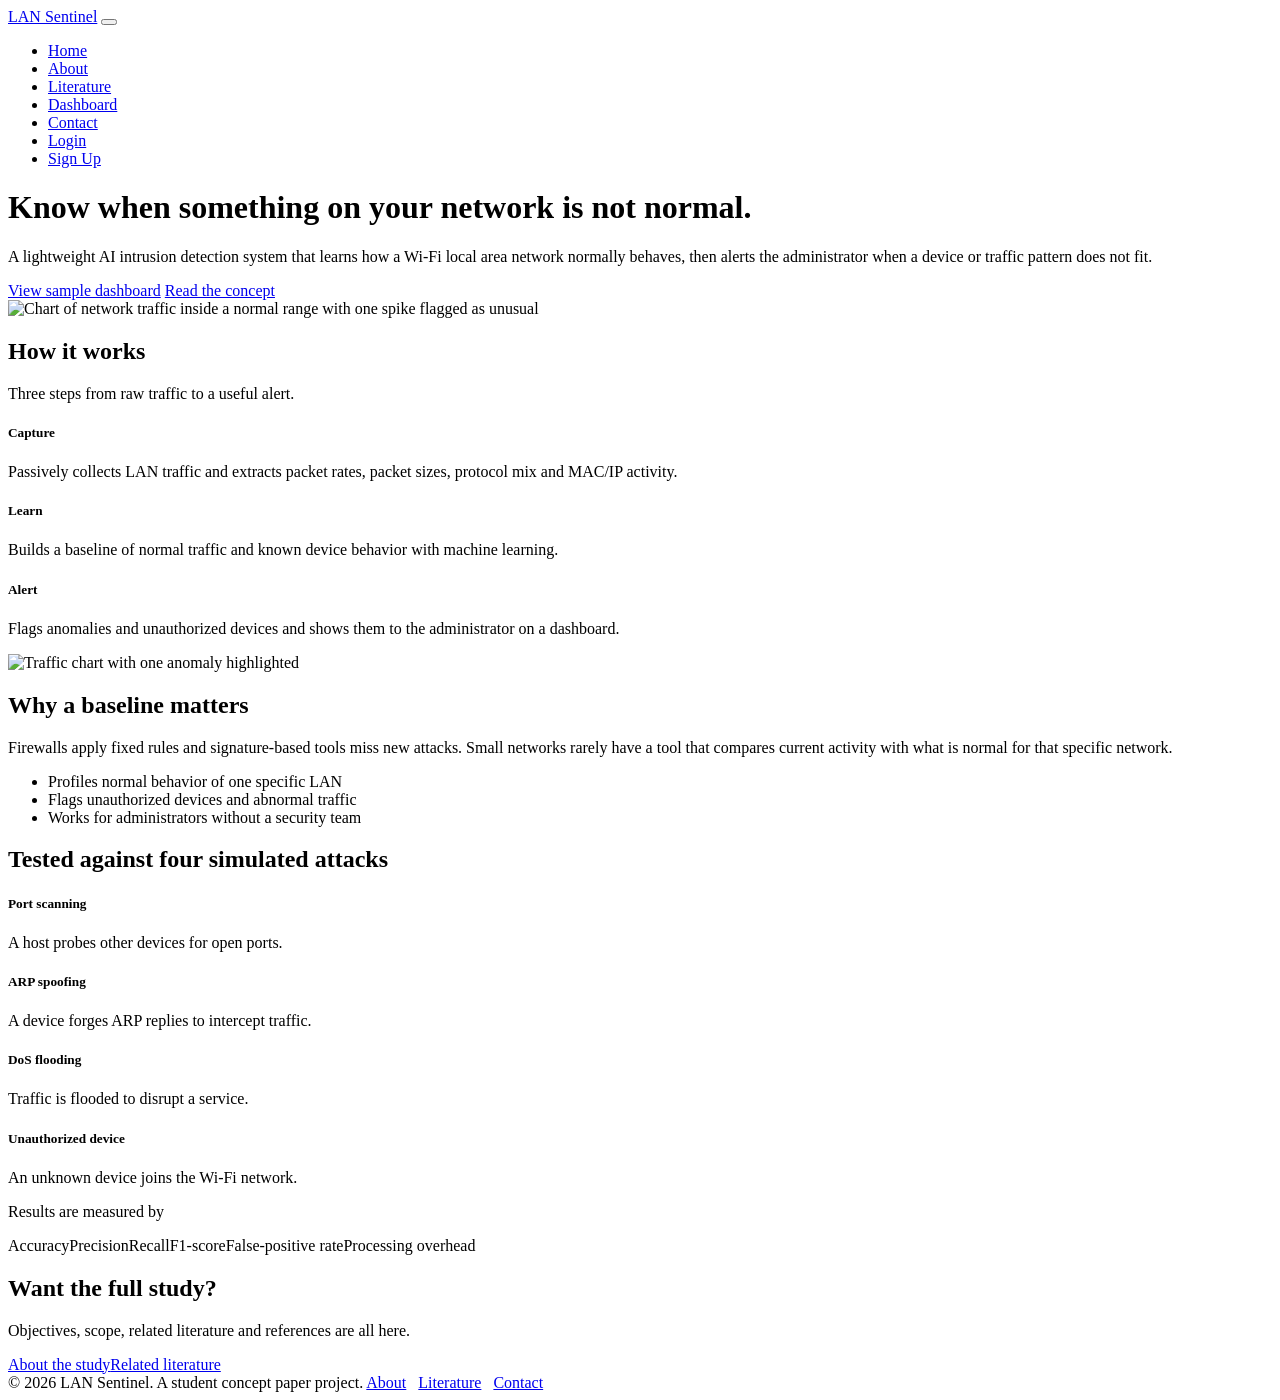
==== index.html @ 871ffe40 "initial" ====
<!DOCTYPE html>
<html lang="en">
<head>
  <meta charset="UTF-8">
  <meta name="viewport" content="width=device-width, initial-scale=1">
  <title>LAN Sentinel | Home</title>
  <link rel="icon" type="image/svg+xml" href="assets/images/favicon.svg">
  <link href="assets/css/bootstrap.min.css" rel="stylesheet">
  <link href="assets/css/bootstrap-icons.min.css" rel="stylesheet">
  <link href="assets/css/style.css" rel="stylesheet">
  <link href="assets/css/project.css" rel="stylesheet">
</head>
<body>
  <nav class="navbar navbar-expand-lg bg-white shadow-sm sticky-top">
    <div class="container">
      <a class="navbar-brand fw-bold" href="index.html"><i class="bi bi-shield-check text-brand"></i> LAN Sentinel</a>
      <button class="navbar-toggler" type="button" data-bs-toggle="collapse" data-bs-target="#mainNav" aria-controls="mainNav" aria-expanded="false" aria-label="Toggle navigation"><span class="navbar-toggler-icon"></span></button>
      <div class="collapse navbar-collapse" id="mainNav">
        <ul class="navbar-nav ms-auto align-items-lg-center gap-lg-2"><li class="nav-item"><a class="nav-link active" href="index.html">Home</a></li><li class="nav-item"><a class="nav-link" href="pages/about.html">About</a></li><li class="nav-item"><a class="nav-link" href="pages/literature.html">Literature</a></li><li class="nav-item"><a class="nav-link" href="pages/dashboard.html">Dashboard</a></li><li class="nav-item"><a class="nav-link" href="pages/contact.html">Contact</a></li>
          <li class="nav-item"><a class="btn btn-outline-secondary btn-sm" href="pages/login.html">Login</a></li>
          <li class="nav-item"><a class="btn btn-brand btn-sm" href="pages/signup.html">Sign Up</a></li>
        </ul>
      </div>
    </div>
  </nav>

  <header class="hero"><div class="container"><div class="row align-items-center g-5">
    <div class="col-lg-7 text-center text-lg-start">
      <h1 class="display-4 fw-bold">Know when something on your network is not normal.</h1>
      <p class="lead my-4">A lightweight AI intrusion detection system that learns how a Wi-Fi local area network normally behaves, then alerts the administrator when a device or traffic pattern does not fit.</p>
      <a href="pages/dashboard.html" class="btn btn-brand btn-lg me-2">View sample dashboard</a>
      <a href="pages/about.html" class="btn btn-outline-light btn-lg">Read the concept</a>
    </div>
    <div class="col-lg-5"><img src="assets/images/traffic-anomaly-dark.svg" class="img-fluid" alt="Chart of network traffic inside a normal range with one spike flagged as unusual"></div>
  </div></div></header>

  <section id="features" class="py-5"><div class="container py-4">
    <div class="text-center mb-5"><h2 class="fw-bold">How it works</h2><p class="text-muted">Three steps from raw traffic to a useful alert.</p></div>
    <div class="row g-4">
      <div class="col-md-4"><div class="card h-100 border-0 shadow-sm card-hover text-center p-4"><span class="feature-icon mx-auto mb-3"><i class="bi bi-hdd-network"></i></span><h5>Capture</h5><p class="text-muted mb-0">Passively collects LAN traffic and extracts packet rates, packet sizes, protocol mix and MAC/IP activity.</p></div></div>
      <div class="col-md-4"><div class="card h-100 border-0 shadow-sm card-hover text-center p-4"><span class="feature-icon mx-auto mb-3"><i class="bi bi-cpu"></i></span><h5>Learn</h5><p class="text-muted mb-0">Builds a baseline of normal traffic and known device behavior with machine learning.</p></div></div>
      <div class="col-md-4"><div class="card h-100 border-0 shadow-sm card-hover text-center p-4"><span class="feature-icon mx-auto mb-3"><i class="bi bi-bell"></i></span><h5>Alert</h5><p class="text-muted mb-0">Flags anomalies and unauthorized devices and shows them to the administrator on a dashboard.</p></div></div>
    </div></div></section>

  <section class="py-5 bg-white"><div class="container py-4"><div class="row align-items-center g-5">
    <div class="col-lg-6"><img src="assets/images/traffic-anomaly.svg" class="img-fluid" alt="Traffic chart with one anomaly highlighted"></div>
    <div class="col-lg-6">
      <h2 class="fw-bold">Why a baseline matters</h2>
      <p class="text-muted">Firewalls apply fixed rules and signature-based tools miss new attacks. Small networks rarely have a tool that compares current activity with what is normal for that specific network.</p>
      <ul class="list-unstyled">
        <li class="mb-2"><i class="bi bi-check-circle-fill text-brand me-2"></i>Profiles normal behavior of one specific LAN</li>
        <li class="mb-2"><i class="bi bi-check-circle-fill text-brand me-2"></i>Flags unauthorized devices and abnormal traffic</li>
        <li class="mb-2"><i class="bi bi-check-circle-fill text-brand me-2"></i>Works for administrators without a security team</li>
      </ul>
    </div></div></div></section>

  <section id="attacks" class="py-5"><div class="container py-4">
    <div class="text-center mb-5"><h2 class="fw-bold">Tested against four simulated attacks</h2></div>
    <div class="row g-4"><div class="col-md-6 col-lg-3"><div class="card h-100 border-0 shadow-sm card-hover p-4"><span class="feature-icon mb-3"><i class="bi bi-search"></i></span><h5>Port scanning</h5><p class="text-muted mb-0">A host probes other devices for open ports.</p></div></div><div class="col-md-6 col-lg-3"><div class="card h-100 border-0 shadow-sm card-hover p-4"><span class="feature-icon mb-3"><i class="bi bi-arrow-left-right"></i></span><h5>ARP spoofing</h5><p class="text-muted mb-0">A device forges ARP replies to intercept traffic.</p></div></div><div class="col-md-6 col-lg-3"><div class="card h-100 border-0 shadow-sm card-hover p-4"><span class="feature-icon mb-3"><i class="bi bi-lightning-charge"></i></span><h5>DoS flooding</h5><p class="text-muted mb-0">Traffic is flooded to disrupt a service.</p></div></div><div class="col-md-6 col-lg-3"><div class="card h-100 border-0 shadow-sm card-hover p-4"><span class="feature-icon mb-3"><i class="bi bi-phone"></i></span><h5>Unauthorized device</h5><p class="text-muted mb-0">An unknown device joins the Wi-Fi network.</p></div></div></div>
    <div class="text-center mt-5"><p class="text-muted mb-2">Results are measured by</p><span class="badge text-bg-light border me-1 mb-1 fs-6 fw-normal">Accuracy</span><span class="badge text-bg-light border me-1 mb-1 fs-6 fw-normal">Precision</span><span class="badge text-bg-light border me-1 mb-1 fs-6 fw-normal">Recall</span><span class="badge text-bg-light border me-1 mb-1 fs-6 fw-normal">F1-score</span><span class="badge text-bg-light border me-1 mb-1 fs-6 fw-normal">False-positive rate</span><span class="badge text-bg-light border me-1 mb-1 fs-6 fw-normal">Processing overhead</span></div>
  </div></section>

  <section class="py-5 bg-white text-center"><div class="container py-3">
    <h2 class="fw-bold">Want the full study?</h2>
    <p class="text-muted">Objectives, scope, related literature and references are all here.</p>
    <a href="pages/about.html" class="btn btn-brand me-2">About the study</a><a href="pages/literature.html" class="btn btn-outline-secondary">Related literature</a>
  </div></section>

  <footer class="bg-dark text-light py-4 mt-5">
    <div class="container d-flex flex-column flex-md-row justify-content-between align-items-center gap-2">
      <span>&copy; 2026 LAN Sentinel. A student concept paper project.</span>
      <span class="small"><a class="text-light" href="pages/about.html">About</a> &nbsp; <a class="text-light" href="pages/literature.html">Literature</a> &nbsp; <a class="text-light" href="pages/contact.html">Contact</a></span>
    </div>
  </footer>
  <script src="assets/js/bootstrap.bundle.min.js"></script>
</body>
</html>
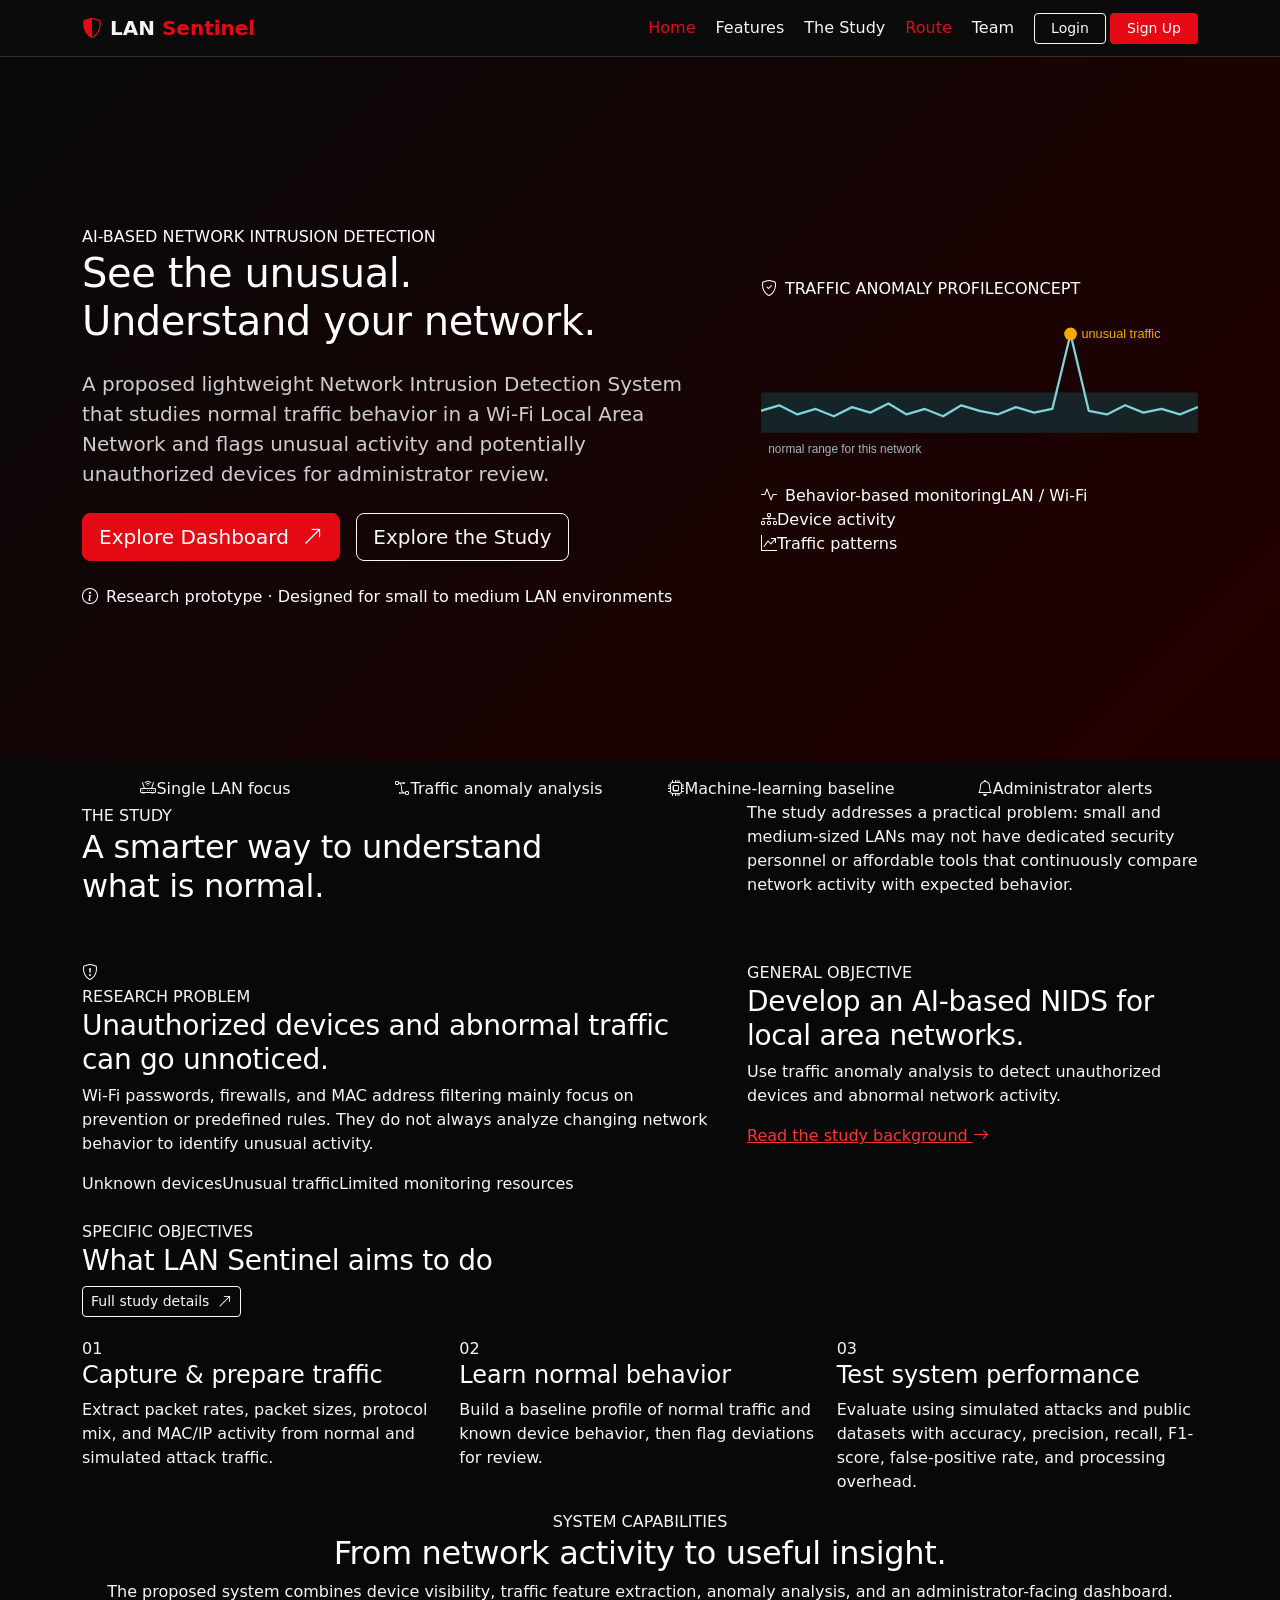
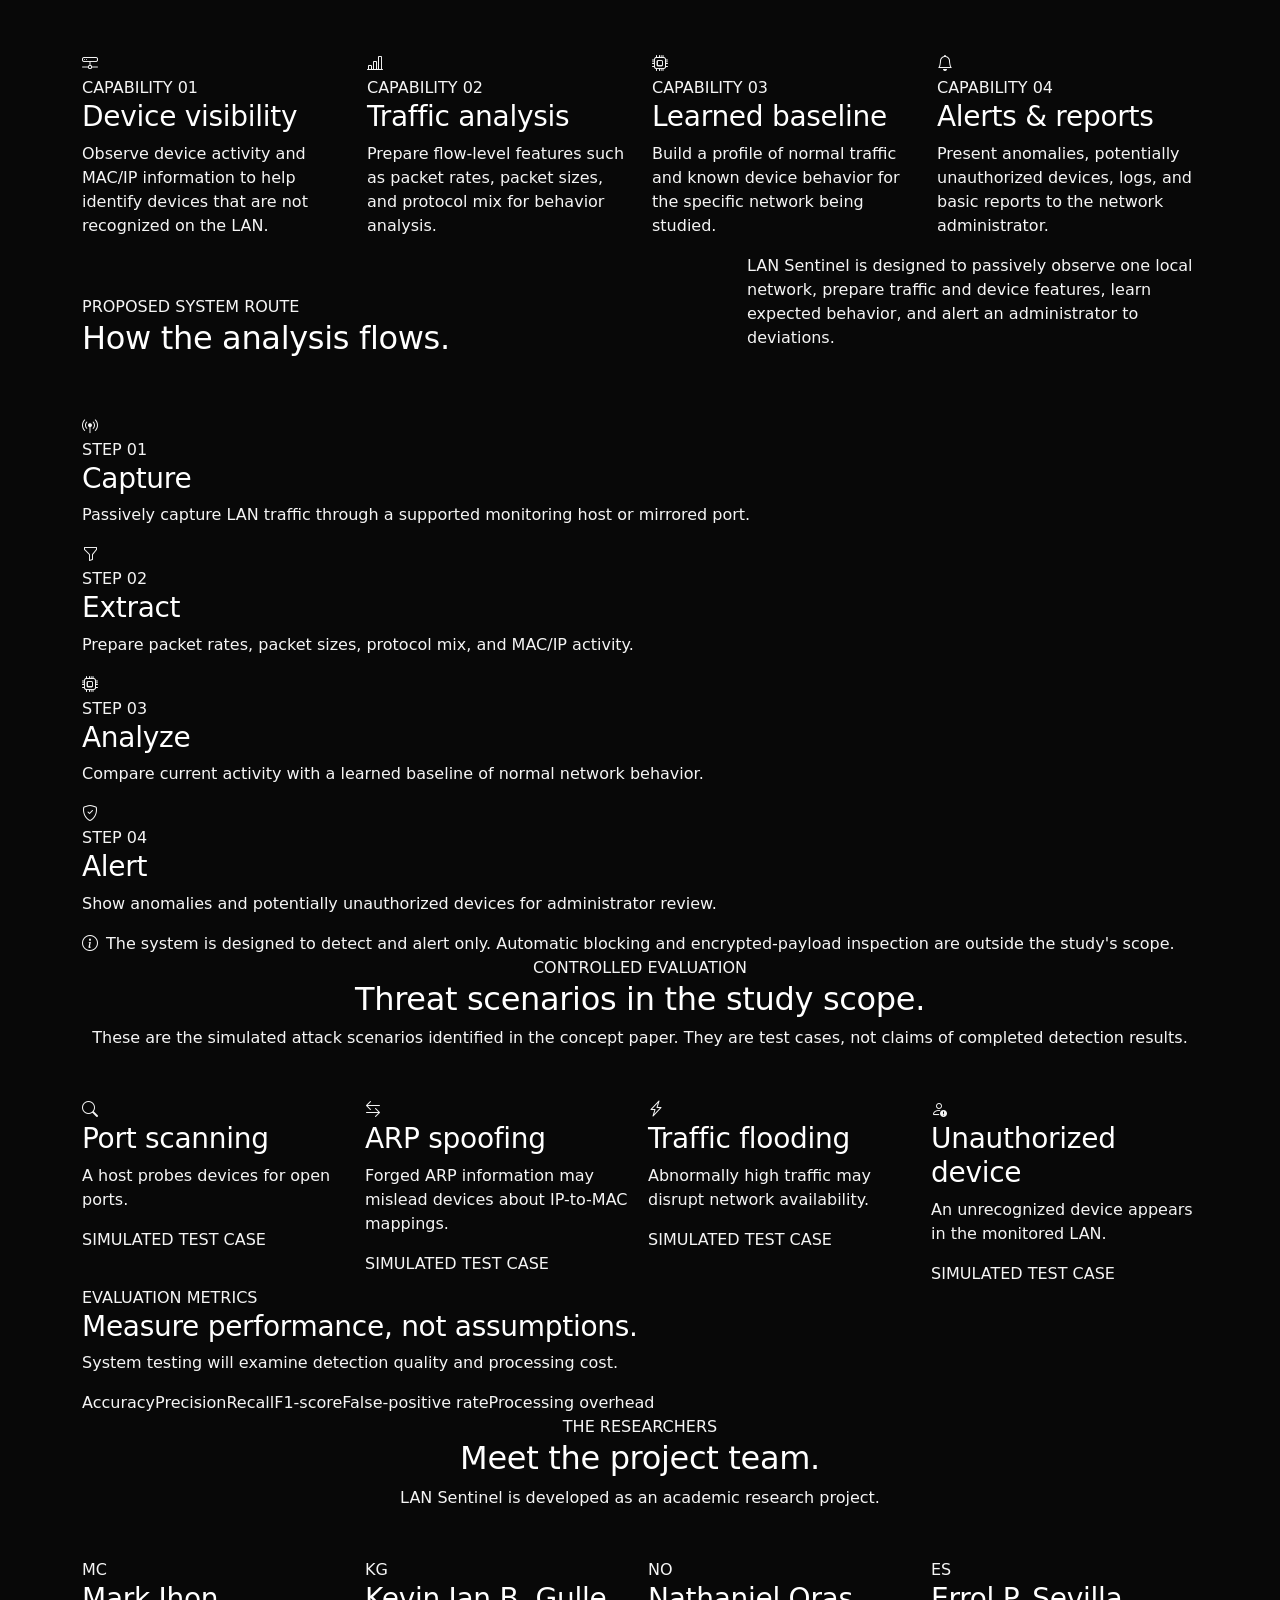
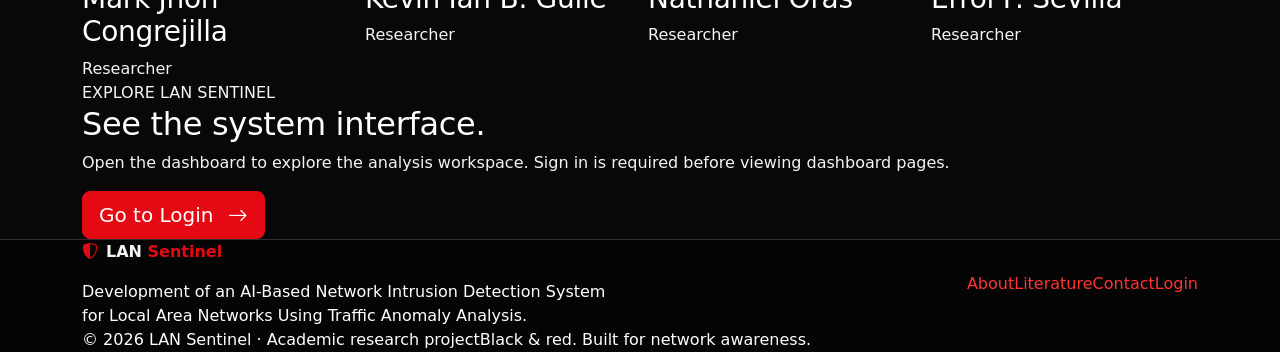
==== commit 5333f139: "Add files via upload" ====
--- a/index.html
+++ b/index.html
@@ -3,75 +3,159 @@
 <head>
   <meta charset="UTF-8">
   <meta name="viewport" content="width=device-width, initial-scale=1">
-  <title>LAN Sentinel | Home</title>
+  <meta name="theme-color" content="#080808">
+  <meta name="description" content="LAN Sentinel is a proposed AI-based network intrusion detection system for small and medium local area networks using traffic anomaly analysis.">
+  <title>LAN Sentinel | Network Intelligence</title>
   <link rel="icon" type="image/svg+xml" href="assets/images/favicon.svg">
   <link href="assets/css/bootstrap.min.css" rel="stylesheet">
   <link href="assets/css/bootstrap-icons.min.css" rel="stylesheet">
   <link href="assets/css/style.css" rel="stylesheet">
   <link href="assets/css/project.css" rel="stylesheet">
 </head>
-<body>
-  <nav class="navbar navbar-expand-lg bg-white shadow-sm sticky-top">
+<body class="ls-home">
+  <nav class="navbar navbar-expand-lg sticky-top">
     <div class="container">
-      <a class="navbar-brand fw-bold" href="index.html"><i class="bi bi-shield-check text-brand"></i> LAN Sentinel</a>
-      <button class="navbar-toggler" type="button" data-bs-toggle="collapse" data-bs-target="#mainNav" aria-controls="mainNav" aria-expanded="false" aria-label="Toggle navigation"><span class="navbar-toggler-icon"></span></button>
+      <a class="navbar-brand fw-bold text-white" href="index.html"><i class="bi bi-shield-shaded text-brand me-2"></i>LAN <span class="text-brand">Sentinel</span></a>
+      <button class="navbar-toggler border-secondary" type="button" data-bs-toggle="collapse" data-bs-target="#mainNav" aria-controls="mainNav" aria-expanded="false" aria-label="Toggle navigation"><span class="navbar-toggler-icon"></span></button>
       <div class="collapse navbar-collapse" id="mainNav">
-        <ul class="navbar-nav ms-auto align-items-lg-center gap-lg-2"><li class="nav-item"><a class="nav-link active" href="index.html">Home</a></li><li class="nav-item"><a class="nav-link" href="pages/about.html">About</a></li><li class="nav-item"><a class="nav-link" href="pages/literature.html">Literature</a></li><li class="nav-item"><a class="nav-link" href="pages/dashboard.html">Dashboard</a></li><li class="nav-item"><a class="nav-link" href="pages/contact.html">Contact</a></li>
-          <li class="nav-item"><a class="btn btn-outline-secondary btn-sm" href="pages/login.html">Login</a></li>
-          <li class="nav-item"><a class="btn btn-brand btn-sm" href="pages/signup.html">Sign Up</a></li>
+        <ul class="navbar-nav ms-auto align-items-lg-center gap-lg-1">
+          <li class="nav-item"><a class="nav-link active" href="index.html">Home</a></li>
+          <li class="nav-item"><a class="nav-link" href="#features">Features</a></li>
+          <li class="nav-item"><a class="nav-link" href="#study">The Study</a></li>
+          <li class="nav-item"><a class="nav-link" href="#route">Route</a></li>
+          <li class="nav-item"><a class="nav-link" href="#team">Team</a></li>
+          <li class="nav-item ms-lg-2"><a class="btn btn-outline-light btn-sm px-3" href="pages/login.html">Login</a></li>
+          <li class="nav-item"><a class="btn btn-brand btn-sm px-3" href="pages/signup.html">Sign Up</a></li>
         </ul>
       </div>
     </div>
   </nav>
 
-  <header class="hero"><div class="container"><div class="row align-items-center g-5">
-    <div class="col-lg-7 text-center text-lg-start">
-      <h1 class="display-4 fw-bold">Know when something on your network is not normal.</h1>
-      <p class="lead my-4">A lightweight AI intrusion detection system that learns how a Wi-Fi local area network normally behaves, then alerts the administrator when a device or traffic pattern does not fit.</p>
-      <a href="pages/dashboard.html" class="btn btn-brand btn-lg me-2">View sample dashboard</a>
-      <a href="pages/about.html" class="btn btn-outline-light btn-lg">Read the concept</a>
-    </div>
-    <div class="col-lg-5"><img src="assets/images/traffic-anomaly-dark.svg" class="img-fluid" alt="Chart of network traffic inside a normal range with one spike flagged as unusual"></div>
-  </div></div></header>
+  <main>
+    <header class="hero hero-home ls-hero">
+      <div class="ls-hero-grid"></div>
+      <div class="container position-relative">
+        <div class="row align-items-center g-5">
+          <div class="col-lg-7 text-center text-lg-start">
+            <div class="ls-eyebrow"><span class="ls-pulse"></span> AI-BASED NETWORK INTRUSION DETECTION</div>
+            <h1>See the unusual.<br><span class="ls-gradient-text">Understand your network.</span></h1>
+            <p class="lead my-4">A proposed lightweight Network Intrusion Detection System that studies normal traffic behavior in a Wi-Fi Local Area Network and flags unusual activity and potentially unauthorized devices for administrator review.</p>
+            <div class="d-flex flex-wrap gap-3 justify-content-center justify-content-lg-start">
+              <a href="pages/login.html?next=dashboard" class="btn btn-brand btn-lg">Explore Dashboard <i class="bi bi-arrow-up-right ms-2"></i></a>
+              <a href="#study" class="btn btn-outline-light btn-lg">Explore the Study</a>
+            </div>
+            <div class="ls-hero-note mt-4"><i class="bi bi-info-circle me-2"></i>Research prototype · Designed for small to medium LAN environments</div>
+          </div>
+          <div class="col-lg-5">
+            <div class="ls-visual-shell">
+              <div class="ls-visual-top"><span><i class="bi bi-shield-check me-2"></i>TRAFFIC ANOMALY PROFILE</span><span class="ls-live-dot">CONCEPT</span></div>
+              <img src="assets/images/traffic-anomaly-dark.svg" class="img-fluid" alt="Illustration of a normal network traffic baseline with an unusual traffic spike highlighted">
+              <div class="ls-visual-foot"><span><i class="bi bi-activity me-2"></i>Behavior-based monitoring</span><span>LAN / Wi-Fi</span></div>
+            </div>
+            <div class="ls-float-chip chip-one"><i class="bi bi-diagram-3"></i><span>Device activity</span></div>
+            <div class="ls-float-chip chip-two"><i class="bi bi-graph-up-arrow"></i><span>Traffic patterns</span></div>
+          </div>
+        </div>
+      </div>
+    </header>
 
-  <section id="features" class="py-5"><div class="container py-4">
-    <div class="text-center mb-5"><h2 class="fw-bold">How it works</h2><p class="text-muted">Three steps from raw traffic to a useful alert.</p></div>
-    <div class="row g-4">
-      <div class="col-md-4"><div class="card h-100 border-0 shadow-sm card-hover text-center p-4"><span class="feature-icon mx-auto mb-3"><i class="bi bi-hdd-network"></i></span><h5>Capture</h5><p class="text-muted mb-0">Passively collects LAN traffic and extracts packet rates, packet sizes, protocol mix and MAC/IP activity.</p></div></div>
-      <div class="col-md-4"><div class="card h-100 border-0 shadow-sm card-hover text-center p-4"><span class="feature-icon mx-auto mb-3"><i class="bi bi-cpu"></i></span><h5>Learn</h5><p class="text-muted mb-0">Builds a baseline of normal traffic and known device behavior with machine learning.</p></div></div>
-      <div class="col-md-4"><div class="card h-100 border-0 shadow-sm card-hover text-center p-4"><span class="feature-icon mx-auto mb-3"><i class="bi bi-bell"></i></span><h5>Alert</h5><p class="text-muted mb-0">Flags anomalies and unauthorized devices and shows them to the administrator on a dashboard.</p></div></div>
-    </div></div></section>
+    <section class="ls-proof-strip" aria-label="Study focus">
+      <div class="container"><div class="row g-3 text-center">
+        <div class="col-6 col-lg-3"><div class="ls-proof-item"><i class="bi bi-router"></i><span>Single LAN focus</span></div></div>
+        <div class="col-6 col-lg-3"><div class="ls-proof-item"><i class="bi bi-bezier2"></i><span>Traffic anomaly analysis</span></div></div>
+        <div class="col-6 col-lg-3"><div class="ls-proof-item"><i class="bi bi-cpu"></i><span>Machine-learning baseline</span></div></div>
+        <div class="col-6 col-lg-3"><div class="ls-proof-item"><i class="bi bi-bell"></i><span>Administrator alerts</span></div></div>
+      </div></div>
+    </section>
 
-  <section class="py-5 bg-white"><div class="container py-4"><div class="row align-items-center g-5">
-    <div class="col-lg-6"><img src="assets/images/traffic-anomaly.svg" class="img-fluid" alt="Traffic chart with one anomaly highlighted"></div>
-    <div class="col-lg-6">
-      <h2 class="fw-bold">Why a baseline matters</h2>
-      <p class="text-muted">Firewalls apply fixed rules and signature-based tools miss new attacks. Small networks rarely have a tool that compares current activity with what is normal for that specific network.</p>
-      <ul class="list-unstyled">
-        <li class="mb-2"><i class="bi bi-check-circle-fill text-brand me-2"></i>Profiles normal behavior of one specific LAN</li>
-        <li class="mb-2"><i class="bi bi-check-circle-fill text-brand me-2"></i>Flags unauthorized devices and abnormal traffic</li>
-        <li class="mb-2"><i class="bi bi-check-circle-fill text-brand me-2"></i>Works for administrators without a security team</li>
-      </ul>
-    </div></div></div></section>
+    <section id="study" class="ls-section ls-study-section">
+      <div class="container">
+        <div class="row align-items-end g-4 mb-5">
+          <div class="col-lg-7"><div class="ls-kicker">THE STUDY</div><h2 class="ls-section-title">A smarter way to understand<br><span>what is normal.</span></h2></div>
+          <div class="col-lg-5"><p class="ls-section-intro">The study addresses a practical problem: small and medium-sized LANs may not have dedicated security personnel or affordable tools that continuously compare network activity with expected behavior.</p></div>
+        </div>
+        <div class="row g-4">
+          <div class="col-lg-7"><div class="ls-problem-card h-100"><div class="ls-card-icon"><i class="bi bi-shield-exclamation"></i></div><div class="ls-kicker">RESEARCH PROBLEM</div><h3>Unauthorized devices and abnormal traffic can go unnoticed.</h3><p>Wi-Fi passwords, firewalls, and MAC address filtering mainly focus on prevention or predefined rules. They do not always analyze changing network behavior to identify unusual activity.</p><div class="ls-problem-tags"><span>Unknown devices</span><span>Unusual traffic</span><span>Limited monitoring resources</span></div></div></div>
+          <div class="col-lg-5"><div class="ls-objective-card h-100"><div class="ls-kicker">GENERAL OBJECTIVE</div><h3>Develop an AI-based NIDS for local area networks.</h3><p>Use traffic anomaly analysis to detect unauthorized devices and abnormal network activity.</p><a href="pages/about.html" class="ls-text-link">Read the study background <i class="bi bi-arrow-right"></i></a></div></div>
+        </div>
+        <div class="ls-objectives mt-4">
+          <div class="ls-objective-heading"><div><div class="ls-kicker">SPECIFIC OBJECTIVES</div><h3>What LAN Sentinel aims to do</h3></div><a href="pages/about.html" class="btn btn-outline-light btn-sm">Full study details <i class="bi bi-arrow-up-right ms-1"></i></a></div>
+          <div class="row g-3 mt-1">
+            <div class="col-md-4"><div class="ls-objective-step"><span>01</span><h4>Capture & prepare traffic</h4><p>Extract packet rates, packet sizes, protocol mix, and MAC/IP activity from normal and simulated attack traffic.</p></div></div>
+            <div class="col-md-4"><div class="ls-objective-step"><span>02</span><h4>Learn normal behavior</h4><p>Build a baseline profile of normal traffic and known device behavior, then flag deviations for review.</p></div></div>
+            <div class="col-md-4"><div class="ls-objective-step"><span>03</span><h4>Test system performance</h4><p>Evaluate using simulated attacks and public datasets with accuracy, precision, recall, F1-score, false-positive rate, and processing overhead.</p></div></div>
+          </div>
+        </div>
+      </div>
+    </section>
 
-  <section id="attacks" class="py-5"><div class="container py-4">
-    <div class="text-center mb-5"><h2 class="fw-bold">Tested against four simulated attacks</h2></div>
-    <div class="row g-4"><div class="col-md-6 col-lg-3"><div class="card h-100 border-0 shadow-sm card-hover p-4"><span class="feature-icon mb-3"><i class="bi bi-search"></i></span><h5>Port scanning</h5><p class="text-muted mb-0">A host probes other devices for open ports.</p></div></div><div class="col-md-6 col-lg-3"><div class="card h-100 border-0 shadow-sm card-hover p-4"><span class="feature-icon mb-3"><i class="bi bi-arrow-left-right"></i></span><h5>ARP spoofing</h5><p class="text-muted mb-0">A device forges ARP replies to intercept traffic.</p></div></div><div class="col-md-6 col-lg-3"><div class="card h-100 border-0 shadow-sm card-hover p-4"><span class="feature-icon mb-3"><i class="bi bi-lightning-charge"></i></span><h5>DoS flooding</h5><p class="text-muted mb-0">Traffic is flooded to disrupt a service.</p></div></div><div class="col-md-6 col-lg-3"><div class="card h-100 border-0 shadow-sm card-hover p-4"><span class="feature-icon mb-3"><i class="bi bi-phone"></i></span><h5>Unauthorized device</h5><p class="text-muted mb-0">An unknown device joins the Wi-Fi network.</p></div></div></div>
-    <div class="text-center mt-5"><p class="text-muted mb-2">Results are measured by</p><span class="badge text-bg-light border me-1 mb-1 fs-6 fw-normal">Accuracy</span><span class="badge text-bg-light border me-1 mb-1 fs-6 fw-normal">Precision</span><span class="badge text-bg-light border me-1 mb-1 fs-6 fw-normal">Recall</span><span class="badge text-bg-light border me-1 mb-1 fs-6 fw-normal">F1-score</span><span class="badge text-bg-light border me-1 mb-1 fs-6 fw-normal">False-positive rate</span><span class="badge text-bg-light border me-1 mb-1 fs-6 fw-normal">Processing overhead</span></div>
-  </div></section>
+    <section id="features" class="ls-section ls-features-section">
+      <div class="container">
+        <div class="text-center mb-5"><div class="ls-kicker">SYSTEM CAPABILITIES</div><h2 class="ls-section-title">From network activity to <span>useful insight.</span></h2><p class="ls-section-intro mx-auto">The proposed system combines device visibility, traffic feature extraction, anomaly analysis, and an administrator-facing dashboard.</p></div>
+        <div class="row g-4">
+          <div class="col-md-6 col-lg-3"><article class="ls-feature-card h-100"><div class="ls-feature-icon"><i class="bi bi-hdd-network"></i></div><span class="ls-feature-no">CAPABILITY 01</span><h3>Device visibility</h3><p>Observe device activity and MAC/IP information to help identify devices that are not recognized on the LAN.</p></article></div>
+          <div class="col-md-6 col-lg-3"><article class="ls-feature-card h-100"><div class="ls-feature-icon"><i class="bi bi-bar-chart-line"></i></div><span class="ls-feature-no">CAPABILITY 02</span><h3>Traffic analysis</h3><p>Prepare flow-level features such as packet rates, packet sizes, and protocol mix for behavior analysis.</p></article></div>
+          <div class="col-md-6 col-lg-3"><article class="ls-feature-card h-100"><div class="ls-feature-icon"><i class="bi bi-cpu"></i></div><span class="ls-feature-no">CAPABILITY 03</span><h3>Learned baseline</h3><p>Build a profile of normal traffic and known device behavior for the specific network being studied.</p></article></div>
+          <div class="col-md-6 col-lg-3"><article class="ls-feature-card h-100"><div class="ls-feature-icon"><i class="bi bi-bell"></i></div><span class="ls-feature-no">CAPABILITY 04</span><h3>Alerts & reports</h3><p>Present anomalies, potentially unauthorized devices, logs, and basic reports to the network administrator.</p></article></div>
+        </div>
+      </div>
+    </section>
 
-  <section class="py-5 bg-white text-center"><div class="container py-3">
-    <h2 class="fw-bold">Want the full study?</h2>
-    <p class="text-muted">Objectives, scope, related literature and references are all here.</p>
-    <a href="pages/about.html" class="btn btn-brand me-2">About the study</a><a href="pages/literature.html" class="btn btn-outline-secondary">Related literature</a>
-  </div></section>
+    <section id="route" class="ls-section ls-route-section">
+      <div class="container">
+        <div class="row align-items-end g-4 mb-5"><div class="col-lg-7"><div class="ls-kicker">PROPOSED SYSTEM ROUTE</div><h2 class="ls-section-title">How the analysis <span>flows.</span></h2></div><div class="col-lg-5"><p class="ls-section-intro">LAN Sentinel is designed to passively observe one local network, prepare traffic and device features, learn expected behavior, and alert an administrator to deviations.</p></div></div>
+        <div class="ls-route-track">
+          <div class="ls-route-step"><div class="ls-route-icon"><i class="bi bi-broadcast-pin"></i></div><span>STEP 01</span><h3>Capture</h3><p>Passively capture LAN traffic through a supported monitoring host or mirrored port.</p></div>
+          <div class="ls-route-step"><div class="ls-route-icon"><i class="bi bi-funnel"></i></div><span>STEP 02</span><h3>Extract</h3><p>Prepare packet rates, packet sizes, protocol mix, and MAC/IP activity.</p></div>
+          <div class="ls-route-step"><div class="ls-route-icon"><i class="bi bi-cpu"></i></div><span>STEP 03</span><h3>Analyze</h3><p>Compare current activity with a learned baseline of normal network behavior.</p></div>
+          <div class="ls-route-step"><div class="ls-route-icon"><i class="bi bi-shield-check"></i></div><span>STEP 04</span><h3>Alert</h3><p>Show anomalies and potentially unauthorized devices for administrator review.</p></div>
+        </div>
+        <div class="ls-route-note"><i class="bi bi-info-circle me-2"></i>The system is designed to detect and alert only. Automatic blocking and encrypted-payload inspection are outside the study's scope.</div>
+      </div>
+    </section>
 
-  <footer class="bg-dark text-light py-4 mt-5">
-    <div class="container d-flex flex-column flex-md-row justify-content-between align-items-center gap-2">
-      <span>&copy; 2026 LAN Sentinel. A student concept paper project.</span>
-      <span class="small"><a class="text-light" href="pages/about.html">About</a> &nbsp; <a class="text-light" href="pages/literature.html">Literature</a> &nbsp; <a class="text-light" href="pages/contact.html">Contact</a></span>
-    </div>
-  </footer>
+    <section class="ls-section ls-test-section">
+      <div class="container">
+        <div class="text-center mb-5"><div class="ls-kicker">CONTROLLED EVALUATION</div><h2 class="ls-section-title">Threat scenarios in the <span>study scope.</span></h2><p class="ls-section-intro mx-auto">These are the simulated attack scenarios identified in the concept paper. They are test cases, not claims of completed detection results.</p></div>
+        <div class="row g-3">
+          <div class="col-sm-6 col-lg-3"><div class="ls-threat-card"><i class="bi bi-search"></i><h3>Port scanning</h3><p>A host probes devices for open ports.</p><span>SIMULATED TEST CASE</span></div></div>
+          <div class="col-sm-6 col-lg-3"><div class="ls-threat-card"><i class="bi bi-arrow-left-right"></i><h3>ARP spoofing</h3><p>Forged ARP information may mislead devices about IP-to-MAC mappings.</p><span>SIMULATED TEST CASE</span></div></div>
+          <div class="col-sm-6 col-lg-3"><div class="ls-threat-card"><i class="bi bi-lightning-charge"></i><h3>Traffic flooding</h3><p>Abnormally high traffic may disrupt network availability.</p><span>SIMULATED TEST CASE</span></div></div>
+          <div class="col-sm-6 col-lg-3"><div class="ls-threat-card"><i class="bi bi-person-exclamation"></i><h3>Unauthorized device</h3><p>An unrecognized device appears in the monitored LAN.</p><span>SIMULATED TEST CASE</span></div></div>
+        </div>
+        <div class="ls-evaluation"><div><div class="ls-kicker">EVALUATION METRICS</div><h3>Measure performance, not assumptions.</h3><p>System testing will examine detection quality and processing cost.</p></div><div class="ls-metric-list"><span>Accuracy</span><span>Precision</span><span>Recall</span><span>F1-score</span><span>False-positive rate</span><span>Processing overhead</span></div></div>
+      </div>
+    </section>
+
+    <section id="team" class="ls-section ls-team-section">
+      <div class="container">
+        <div class="text-center mb-5"><div class="ls-kicker">THE RESEARCHERS</div><h2 class="ls-section-title">Meet the <span>project team.</span></h2><p class="ls-section-intro mx-auto">LAN Sentinel is developed as an academic research project.</p></div>
+        <div class="row g-3 justify-content-center">
+          <div class="col-6 col-lg-3"><div class="ls-team-card"><div class="ls-avatar">MC</div><h3>Mark Jhon Congrejilla</h3><span>Researcher</span></div></div>
+          <div class="col-6 col-lg-3"><div class="ls-team-card"><div class="ls-avatar">KG</div><h3>Kevin Ian B. Gulle</h3><span>Researcher</span></div></div>
+          <div class="col-6 col-lg-3"><div class="ls-team-card"><div class="ls-avatar">NO</div><h3>Nathaniel Oras</h3><span>Researcher</span></div></div>
+          <div class="col-6 col-lg-3"><div class="ls-team-card"><div class="ls-avatar">ES</div><h3>Errol P. Sevilla</h3><span>Researcher</span></div></div>
+        </div>
+      </div>
+    </section>
+
+    <section class="ls-cta-section"><div class="container"><div class="ls-cta-box"><div><div class="ls-kicker">EXPLORE LAN SENTINEL</div><h2>See the system interface.</h2><p>Open the dashboard to explore the analysis workspace. Sign in is required before viewing dashboard pages.</p></div><a href="pages/login.html?next=dashboard" class="btn btn-brand btn-lg">Go to Login <i class="bi bi-arrow-right ms-2"></i></a></div></div></section>
+  </main>
+
+  <footer class="ls-footer"><div class="container"><div class="row g-4 align-items-center"><div class="col-lg-6"><a class="navbar-brand fw-bold text-white" href="index.html"><i class="bi bi-shield-shaded text-brand me-2"></i>LAN <span class="text-brand">Sentinel</span></a><p class="mt-3 mb-0">Development of an AI-Based Network Intrusion Detection System for Local Area Networks Using Traffic Anomaly Analysis.</p></div><div class="col-lg-6 text-lg-end"><a href="pages/about.html">About</a><a href="pages/literature.html">Literature</a><a href="pages/contact.html">Contact</a><a href="pages/login.html">Login</a></div></div><div class="ls-footer-bottom"><span>© 2026 LAN Sentinel · Academic research project</span><span>Black & red. Built for network awareness.</span></div></div></footer>
   <script src="assets/js/bootstrap.bundle.min.js"></script>
+  <script>
+    // Close the mobile navigation after a section link is selected.
+    document.querySelectorAll('#mainNav a[href^="#"]').forEach(link => link.addEventListener('click', () => {
+      const nav = document.getElementById('mainNav');
+      if (nav.classList.contains('show') && window.bootstrap) bootstrap.Collapse.getOrCreateInstance(nav).hide();
+    }));
+    // Highlight the current in-page section while scrolling.
+    const sectionLinks = [...document.querySelectorAll('#mainNav a[href^="#"]')];
+    const sectionObserver = new IntersectionObserver(entries => entries.forEach(entry => {
+      if (entry.isIntersecting) sectionLinks.forEach(link => link.classList.toggle('active', link.hash === '#' + entry.target.id));
+    }), { rootMargin: '-25% 0px -65% 0px' });
+    document.querySelectorAll('main section[id]').forEach(section => sectionObserver.observe(section));
+  </script>
 </body>
 </html>
--- a/assets/css/style.css
+++ b/assets/css/style.css
@@ -0,0 +1,290 @@
+/* LAN SENTINEL - BLACK & RED CYBERSECURITY THEME */
+
+:root {
+  --brand: #e50914;
+  --brand-dark: #a00008;
+  --background: #080808;
+  --surface: #151515;
+  --surface-light: #1e1e1e;
+  --text: #f5f5f5;
+  --muted: #a1a1aa;
+  --border: #303030;
+}
+
+body {
+  background-color: var(--background);
+  color: var(--text);
+}
+
+/* Navigation */
+.navbar {
+  background-color: #0b0b0b !important;
+  border-bottom: 1px solid var(--border);
+}
+
+.navbar-brand,
+.nav-link {
+  color: var(--text) !important;
+}
+
+.navbar-brand i,
+.text-brand {
+  color: var(--brand) !important;
+}
+
+.nav-link:hover,
+.nav-link.active {
+  color: var(--brand) !important;
+}
+
+.navbar-toggler {
+  border-color: var(--brand);
+}
+
+.navbar-toggler-icon {
+  filter: invert(1);
+}
+
+/* Buttons */
+.btn-brand {
+  background: var(--brand);
+  border-color: var(--brand);
+  color: #fff;
+}
+
+.btn-brand:hover {
+  background: var(--brand-dark);
+  border-color: var(--brand-dark);
+  color: #fff;
+  box-shadow: 0 0 15px rgba(229, 9, 20, .35);
+}
+
+.btn-outline-secondary {
+  color: #fff;
+  border-color: #555;
+}
+
+.btn-outline-secondary:hover {
+  background: var(--brand);
+  border-color: var(--brand);
+  color: #fff;
+}
+
+.btn-outline-light:hover {
+  background: var(--brand);
+  border-color: var(--brand);
+}
+
+/* Hero */
+.hero {
+  min-height: 80vh;
+  background:
+    linear-gradient(rgba(0,0,0,.88), rgba(20,0,0,.88)),
+    url("../images/hero.jpg") center/cover no-repeat;
+  color: #fff;
+  display: flex;
+  align-items: center;
+}
+
+.hero h1 {
+  color: #fff;
+}
+
+.hero .lead {
+  color: #ccc;
+}
+
+/* Sections */
+section {
+  background-color: var(--background);
+}
+
+.bg-white {
+  background-color: #101010 !important;
+}
+
+.text-muted {
+  color: var(--muted) !important;
+}
+
+h1, h2, h3, h4, h5, h6 {
+  color: #fff;
+}
+
+/* Cards */
+.card {
+  background-color: var(--surface) !important;
+  color: var(--text);
+  border: 1px solid var(--border) !important;
+}
+
+.feature-icon {
+  width: 56px;
+  height: 56px;
+  display: inline-flex;
+  align-items: center;
+  justify-content: center;
+  border-radius: 50%;
+  background: rgba(229, 9, 20, .12);
+  color: var(--brand);
+  font-size: 1.5rem;
+  border: 1px solid rgba(229, 9, 20, .25);
+}
+
+.card-hover {
+  transition: transform .2s, box-shadow .2s;
+}
+
+.card-hover:hover {
+  transform: translateY(-6px);
+  box-shadow: 0 0 20px rgba(229, 9, 20, .15);
+  border-color: var(--brand) !important;
+}
+
+.card-img-top {
+  height: 200px;
+  object-fit: cover;
+}
+
+/* Authentication pages */
+.auth-wrapper {
+  min-height: 100vh;
+  background: var(--background);
+}
+
+.auth-image {
+  background-size: cover;
+  background-position: center;
+  min-height: 250px;
+}
+
+.auth-image.login {
+  background-image:
+    linear-gradient(rgba(0,0,0,.75), rgba(80,0,0,.65)),
+    url("../images/login.jpg");
+}
+
+.auth-image.signup {
+  background-image:
+    linear-gradient(rgba(0,0,0,.75), rgba(80,0,0,.65)),
+    url("../images/signup.jpg");
+}
+
+/* Forms */
+.form-control,
+.form-select {
+  background-color: #1b1b1b;
+  color: #fff;
+  border: 1px solid #444;
+}
+
+.form-control:focus,
+.form-select:focus {
+  background-color: #222;
+  color: #fff;
+  border-color: var(--brand);
+  box-shadow: 0 0 0 .2rem rgba(229, 9, 20, .15);
+}
+
+.form-control::placeholder {
+  color: #888;
+}
+
+.form-label {
+  color: #ddd;
+}
+
+/* Dashboard */
+.sidebar {
+  min-height: 100vh;
+  background: #0b0b0b;
+  border-right: 1px solid var(--border);
+}
+
+.sidebar .nav-link {
+  color: #aaa !important;
+  border-radius: .5rem;
+}
+
+.sidebar .nav-link:hover,
+.sidebar .nav-link.active {
+  background: rgba(229, 9, 20, .15);
+  color: #fff !important;
+  border-left: 3px solid var(--brand);
+}
+
+.stat-card i {
+  font-size: 2rem;
+  color: var(--brand);
+}
+
+/* Tables */
+.table {
+  --bs-table-bg: #151515;
+  --bs-table-color: #fff;
+  --bs-table-border-color: #333;
+  --bs-table-striped-bg: #1c1c1c;
+  --bs-table-striped-color: #fff;
+  --bs-table-hover-bg: #252525;
+  --bs-table-hover-color: #fff;
+}
+
+/* Badges */
+.badge.text-bg-light {
+  background: #222 !important;
+  color: #fff !important;
+  border-color: #444 !important;
+}
+
+/* Alerts */
+.alert {
+  background-color: #1b1b1b;
+  color: #eee;
+  border-color: var(--border);
+}
+
+/* Footer */
+footer {
+  background-color: #050505 !important;
+  border-top: 1px solid var(--border);
+  color: #fff;
+}
+
+footer a {
+  text-decoration: none;
+}
+
+footer a:hover {
+  color: var(--brand) !important;
+}
+
+/* Scrollbar */
+::-webkit-scrollbar {
+  width: 8px;
+}
+
+::-webkit-scrollbar-track {
+  background: #080808;
+}
+
+::-webkit-scrollbar-thumb {
+  background: #8b0000;
+  border-radius: 10px;
+}
+
+::-webkit-scrollbar-thumb:hover {
+  background: #e50914;
+}
+
+/* Mobile */
+@media (max-width: 991px) {
+  .navbar-collapse {
+    background: #0b0b0b;
+    padding: 15px;
+  }
+
+  .hero {
+    min-height: 70vh;
+    padding: 60px 0;
+  }
+}
--- a/assets/css/project.css
+++ b/assets/css/project.css
@@ -0,0 +1,110 @@
+/* LAN SENTINEL - BLACK & RED THEME */
+
+:root {
+  --brand: #e50914;
+  --brand-dark: #a00008;
+  --ink: #080808;
+  --signal: #ff3030;
+  --paper: #080808;
+  --line: #303030;
+}
+
+body {
+  background: var(--paper);
+  color: #f5f5f5;
+}
+
+h1, h2, h3 {
+  letter-spacing: -.01em;
+  color: #fff;
+}
+
+.btn-brand {
+  background: var(--brand);
+  border-color: var(--brand);
+  color: #fff;
+}
+
+.btn-brand:hover,
+.btn-brand:focus {
+  background: var(--brand-dark);
+  border-color: var(--brand-dark);
+  color: #fff;
+}
+
+.text-brand {
+  color: var(--brand) !important;
+}
+
+.bg-brand {
+  background: var(--brand) !important;
+}
+
+/* Hero */
+.hero {
+  background: linear-gradient(135deg, #080808, #240000) !important;
+  padding: 5rem 0;
+  border-bottom: 1px solid #3b0000;
+}
+
+.hero::before {
+  display: none !important;
+}
+
+.hero p {
+  color: #c5c5c5;
+}
+
+/* Authentication */
+.auth-image {
+  background: linear-gradient(160deg, #080808, #8b0000) !important;
+}
+
+/* Dashboard */
+.sidebar {
+  background: #080808 !important;
+  border-right: 1px solid var(--line);
+}
+
+/* Panels */
+.panel {
+  background: #151515;
+  color: #f5f5f5;
+  border: 1px solid var(--line);
+  border-left: 4px solid var(--brand);
+  border-radius: .5rem;
+  padding: 1.25rem;
+}
+
+.panel.warn {
+  border-left-color: var(--signal);
+}
+
+/* Content */
+.lead-narrow {
+  max-width: 62ch;
+}
+
+/* Links and focus */
+a {
+  color: #ff3333;
+}
+
+a:hover {
+  color: #ff7777;
+}
+
+a:focus-visible,
+button:focus-visible,
+input:focus-visible,
+textarea:focus-visible,
+select:focus-visible {
+  outline: 3px solid var(--signal);
+  outline-offset: 2px;
+}
+
+/* Red accent */
+::selection {
+  background: #e50914;
+  color: #fff;
+}
